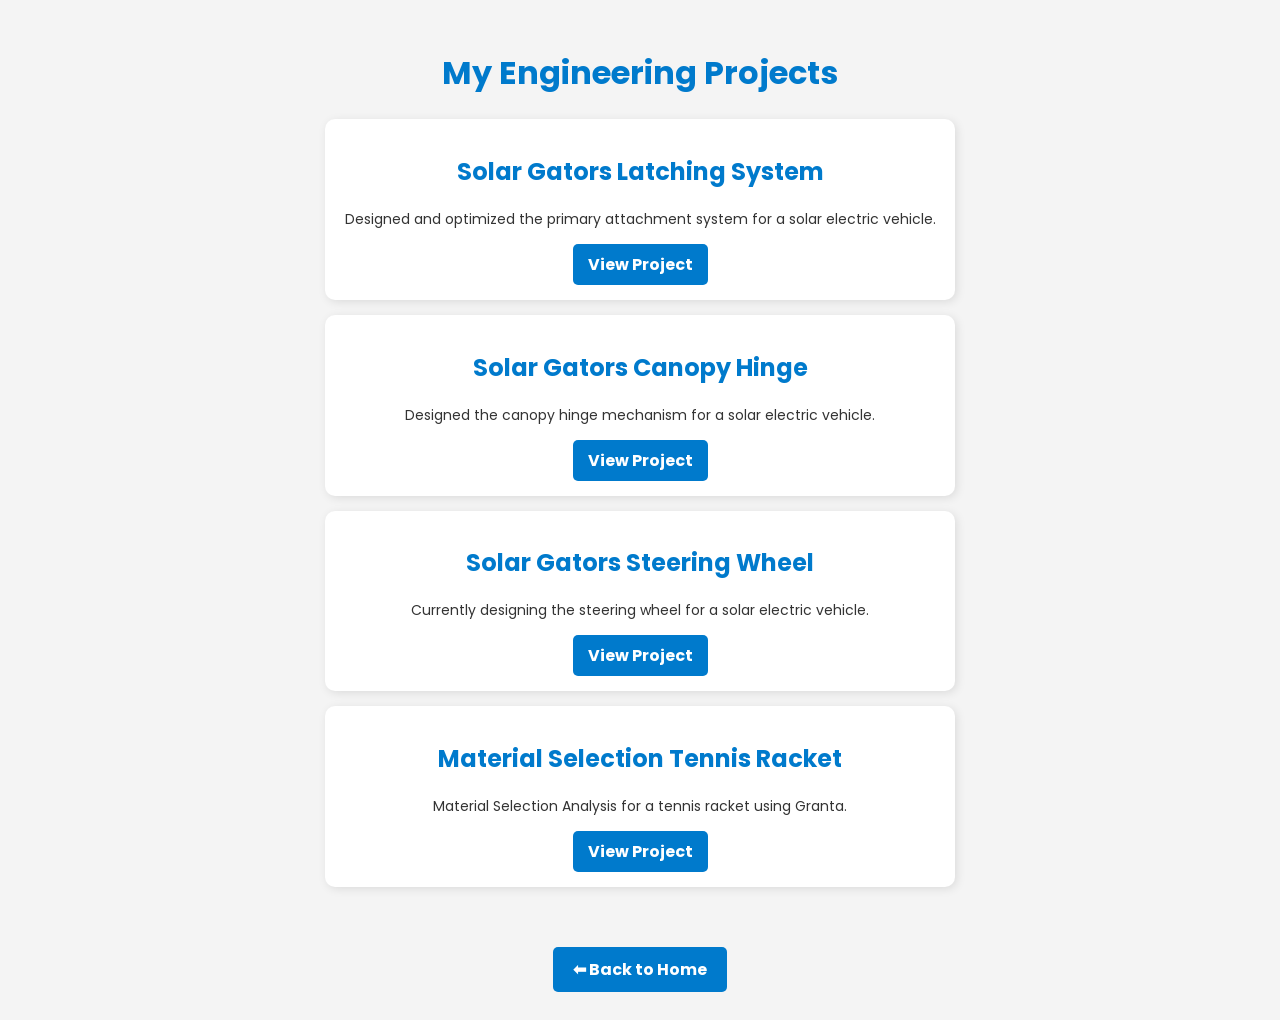
==== Projects.html @ e96e8353 "Update Projects.html" ====
<!DOCTYPE html>
<html lang="en">
<head>
    <link rel="stylesheet" href="style.css">
    <meta charset="UTF-8">
    <meta name="viewport" content="width=device-width, initial-scale=1.0">
    <title>My Projects</title>
    <link href="https://fonts.googleapis.com/css2?family=Poppins:wght@300;400;600&display=swap" rel="stylesheet">
    <style>
        body {
            font-family: 'Poppins', sans-serif;
            text-align: center;
            padding: 20px;
            background-color: #f4f4f4;
            color: #333;
        }
        h1 {
            color: #007acc;
        }
        .project {
            background: white;
            padding: 15px;
            margin: 15px auto;
            width: 80%;
            max-width: 600px;
            border-radius: 10px;
            box-shadow: 2px 2px 10px rgba(0, 0, 0, 0.1);
        }
        .project h2 {
            color: #007acc;
        }
        .project p {
            font-size: 14px;
        }
        .project a {
            display: inline-block;
            background: #007acc;
            color: white;
            padding: 8px 15px;
            border-radius: 5px;
            text-decoration: none;
            font-weight: bold;
        }
        .project a:hover {
            background: #005a9c;
        }
        .back-link {
            display: inline-block;
            margin-top: 20px;
            background-color: #007acc;
            color: white;
            padding: 10px 20px;
            text-decoration: none;
            border-radius: 5px;
            font-weight: bold;
        }
        .back-link:hover {
            background-color: #005a9c;
        }
    </style>
</head>
<body>
    
    <h1>My Engineering Projects</h1>

    <div class="project">
        <h2>Solar Gators Latching System</h2>
        <p>Designed and optimized the primary attachment system for a solar electric vehicle.</p>
        <a href="Project 1 - Solar Gators.pdf" target="_blank"> View Project</a>
    </div>

    <div class="project">
        <h2>Solar Gators Canopy Hinge</h2>
        <p>Designed the canopy hinge mechanism for a solar electric vehicle.</p>
        <a href="Canopy Hinge.pdf" target="_blank"> View Project</a>
    </div>

        <div class="project">
        <h2>Solar Gators Steering Wheel</h2>
        <p>Currently designing the steering wheel for a solar electric vehicle.</p>
        <a href="Steering Wheel Project.pdf" target="_blank"> View Project</a>
    </div>

         <div class="project">
        <h2>Material Selection Tennis Racket</h2>
        <p>Material Selection Analysis for a tennis racket using Granta.</p>
        <a href="Materials paper.pdf" target="_blank"> View Project</a>
    </div>
    
    <br>
    <a href="index.html" class="back-link">⬅ Back to Home</a>

</body>
</html>
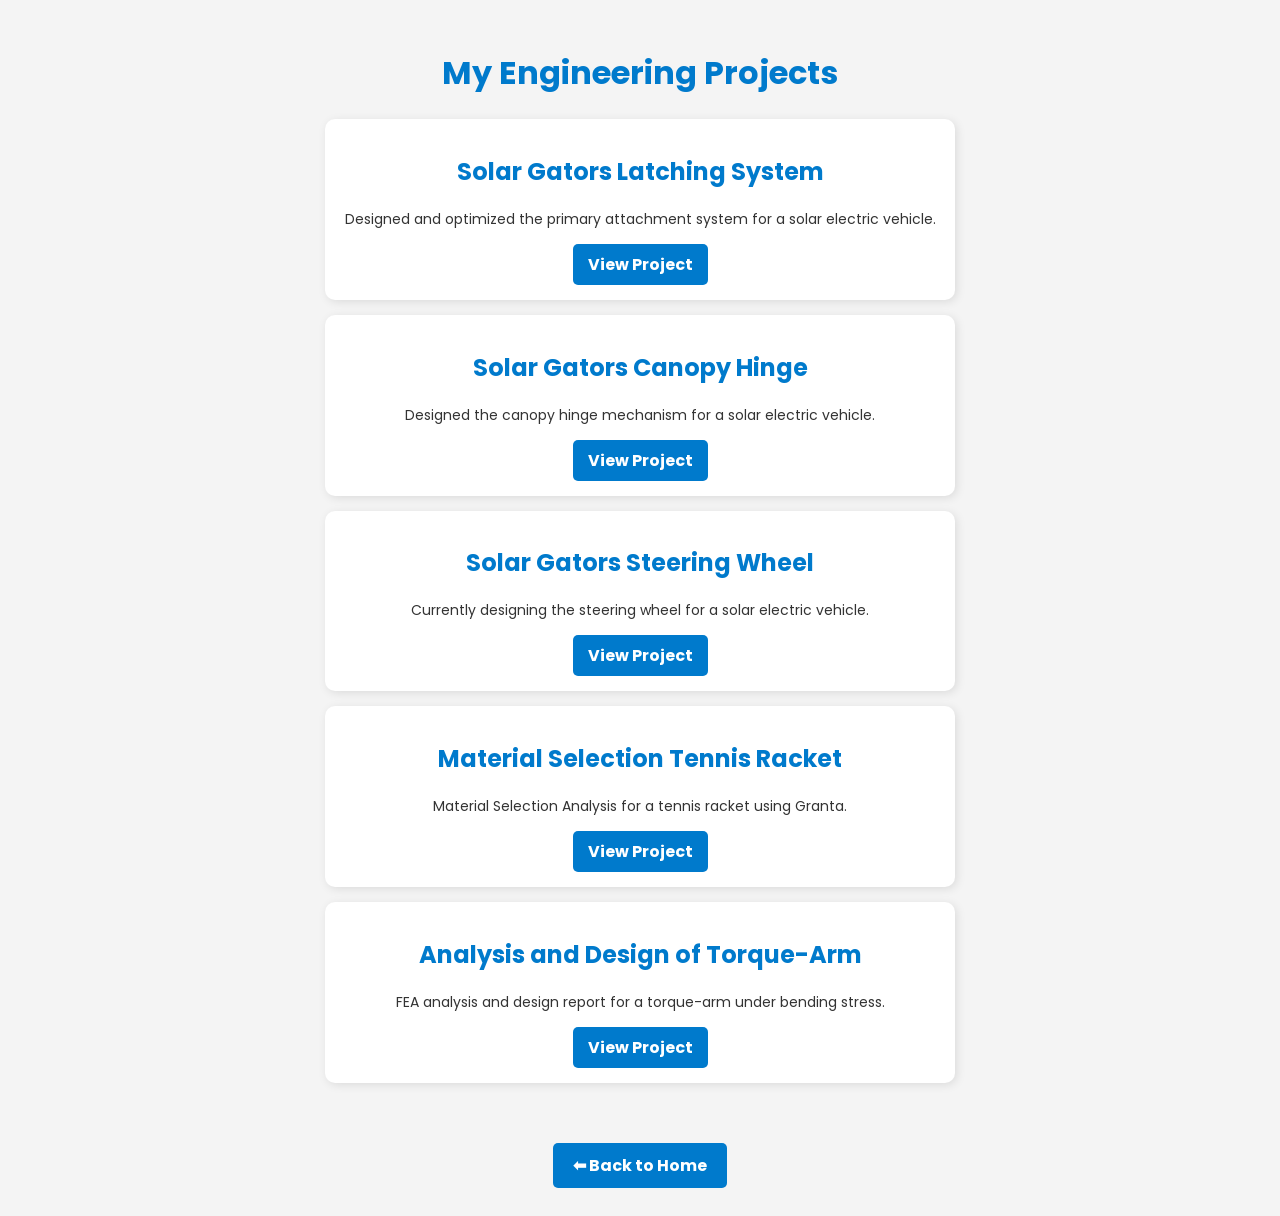
==== commit c63d3dfd: "Update Projects.html" ====
--- a/Projects.html
+++ b/Projects.html
@@ -86,6 +86,12 @@
         <p>Material Selection Analysis for a tennis racket using Granta.</p>
         <a href="Materials paper.pdf" target="_blank"> View Project</a>
     </div>
+
+        <div class="project">
+        <h2>Analysis and Design of Torque-Arm</h2>
+        <p>FEA analysis and design report for a torque-arm under bending stress.</p>
+        <a href="EML4507 Project 2.pdf" target="_blank"> View Project</a>
+    </div>
     
     <br>
     <a href="index.html" class="back-link">⬅ Back to Home</a>
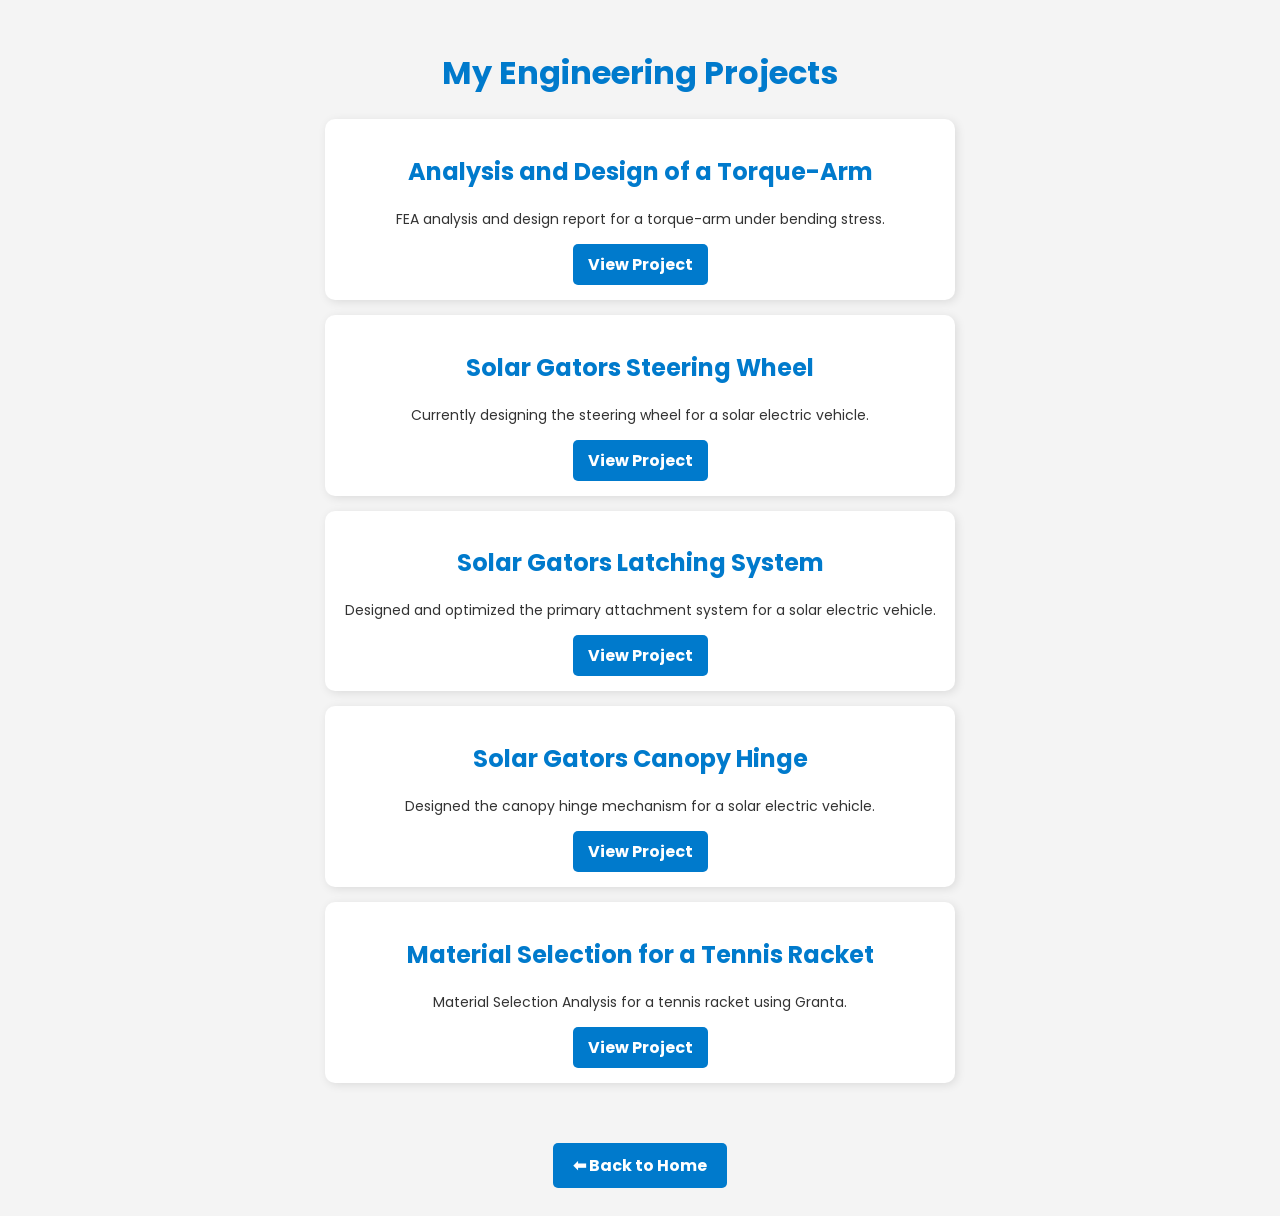
==== commit 91813ac9: "Update Projects.html" ====
--- a/Projects.html
+++ b/Projects.html
@@ -64,15 +64,9 @@
     <h1>My Engineering Projects</h1>
 
     <div class="project">
-        <h2>Solar Gators Latching System</h2>
-        <p>Designed and optimized the primary attachment system for a solar electric vehicle.</p>
-        <a href="Project 1 - Solar Gators.pdf" target="_blank"> View Project</a>
-    </div>
-
-    <div class="project">
-        <h2>Solar Gators Canopy Hinge</h2>
-        <p>Designed the canopy hinge mechanism for a solar electric vehicle.</p>
-        <a href="Canopy Hinge.pdf" target="_blank"> View Project</a>
+        <h2>Analysis and Design of a Torque-Arm</h2>
+        <p>FEA analysis and design report for a torque-arm under bending stress.</p>
+        <a href="EML4507 Project 2.pdf" target="_blank"> View Project</a>
     </div>
 
         <div class="project">
@@ -80,19 +74,25 @@
         <p>Currently designing the steering wheel for a solar electric vehicle.</p>
         <a href="Steering Wheel Project.pdf" target="_blank"> View Project</a>
     </div>
+    
+    <div class="project">
+        <h2>Solar Gators Latching System</h2>
+        <p>Designed and optimized the primary attachment system for a solar electric vehicle.</p>
+        <a href="Project 1 - Solar Gators.pdf" target="_blank"> View Project</a>
+    </div>
+
+        <div class="project">
+        <h2>Solar Gators Canopy Hinge</h2>
+        <p>Designed the canopy hinge mechanism for a solar electric vehicle.</p>
+        <a href="Canopy Hinge.pdf" target="_blank"> View Project</a>
+    </div>
 
          <div class="project">
-        <h2>Material Selection Tennis Racket</h2>
+        <h2>Material Selection for a Tennis Racket</h2>
         <p>Material Selection Analysis for a tennis racket using Granta.</p>
         <a href="Materials paper.pdf" target="_blank"> View Project</a>
     </div>
-
-        <div class="project">
-        <h2>Analysis and Design of Torque-Arm</h2>
-        <p>FEA analysis and design report for a torque-arm under bending stress.</p>
-        <a href="EML4507 Project 2.pdf" target="_blank"> View Project</a>
-    </div>
-    
+   
     <br>
     <a href="index.html" class="back-link">⬅ Back to Home</a>
 
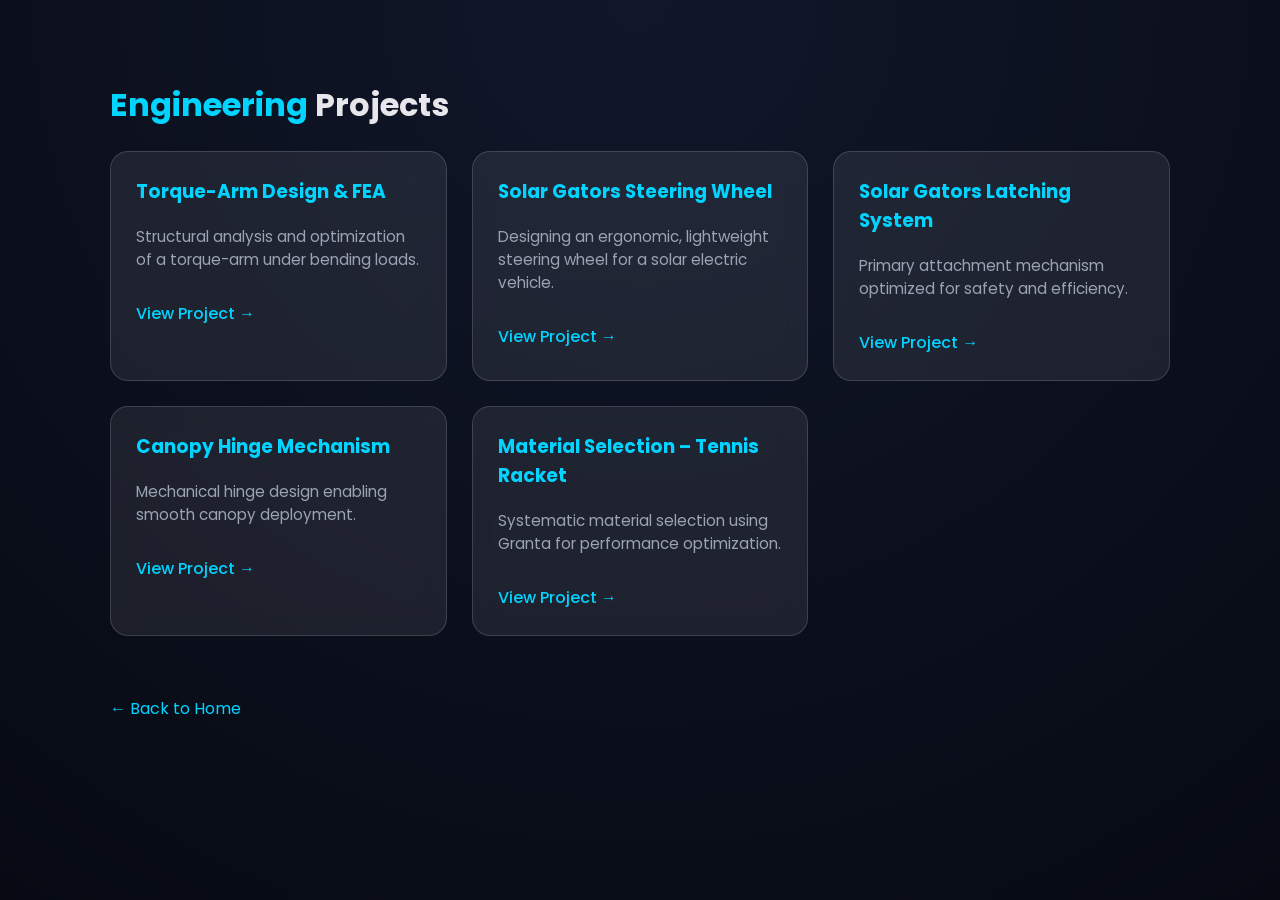
==== commit 88d202e2: "Update Projects.html" ====
--- a/Projects.html
+++ b/Projects.html
@@ -1,100 +1,54 @@
 <!DOCTYPE html>
 <html lang="en">
 <head>
-    <link rel="stylesheet" href="style.css">
-    <meta charset="UTF-8">
-    <meta name="viewport" content="width=device-width, initial-scale=1.0">
-    <title>My Projects</title>
-    <link href="https://fonts.googleapis.com/css2?family=Poppins:wght@300;400;600&display=swap" rel="stylesheet">
-    <style>
-        body {
-            font-family: 'Poppins', sans-serif;
-            text-align: center;
-            padding: 20px;
-            background-color: #f4f4f4;
-            color: #333;
-        }
-        h1 {
-            color: #007acc;
-        }
-        .project {
-            background: white;
-            padding: 15px;
-            margin: 15px auto;
-            width: 80%;
-            max-width: 600px;
-            border-radius: 10px;
-            box-shadow: 2px 2px 10px rgba(0, 0, 0, 0.1);
-        }
-        .project h2 {
-            color: #007acc;
-        }
-        .project p {
-            font-size: 14px;
-        }
-        .project a {
-            display: inline-block;
-            background: #007acc;
-            color: white;
-            padding: 8px 15px;
-            border-radius: 5px;
-            text-decoration: none;
-            font-weight: bold;
-        }
-        .project a:hover {
-            background: #005a9c;
-        }
-        .back-link {
-            display: inline-block;
-            margin-top: 20px;
-            background-color: #007acc;
-            color: white;
-            padding: 10px 20px;
-            text-decoration: none;
-            border-radius: 5px;
-            font-weight: bold;
-        }
-        .back-link:hover {
-            background-color: #005a9c;
-        }
-    </style>
+  <meta charset="UTF-8" />
+  <meta name="viewport" content="width=device-width, initial-scale=1.0" />
+  <title>Projects | Cristina Cuesta Bret</title>
+
+  <link rel="stylesheet" href="style.css" />
+  <link href="https://fonts.googleapis.com/css2?family=Poppins:wght@300;400;600&display=swap" rel="stylesheet">
 </head>
 <body>
-    
-    <h1>My Engineering Projects</h1>
 
-    <div class="project">
-        <h2>Analysis and Design of a Torque-Arm</h2>
-        <p>FEA analysis and design report for a torque-arm under bending stress.</p>
-        <a href="EML4507 Project 2.pdf" target="_blank"> View Project</a>
+  <div class="container">
+    <h1><span style="color:#00d4ff">Engineering</span> Projects</h1>
+
+    <div class="projects-grid">
+
+      <div class="project-card">
+        <h3>Torque-Arm Design & FEA</h3>
+        <p>Structural analysis and optimization of a torque-arm under bending loads.</p>
+        <a href="EML4507 Project 2.pdf" target="_blank">View Project →</a>
+      </div>
+
+      <div class="project-card">
+        <h3>Solar Gators Steering Wheel</h3>
+        <p>Designing an ergonomic, lightweight steering wheel for a solar electric vehicle.</p>
+        <a href="Steering Wheel Project.pdf" target="_blank">View Project →</a>
+      </div>
+
+      <div class="project-card">
+        <h3>Solar Gators Latching System</h3>
+        <p>Primary attachment mechanism optimized for safety and efficiency.</p>
+        <a href="Project 1 - Solar Gators.pdf" target="_blank">View Project →</a>
+      </div>
+
+      <div class="project-card">
+        <h3>Canopy Hinge Mechanism</h3>
+        <p>Mechanical hinge design enabling smooth canopy deployment.</p>
+        <a href="Canopy Hinge.pdf" target="_blank">View Project →</a>
+      </div>
+
+      <div class="project-card">
+        <h3>Material Selection – Tennis Racket</h3>
+        <p>Systematic material selection using Granta for performance optimization.</p>
+        <a href="Materials paper.pdf" target="_blank">View Project →</a>
+      </div>
+
     </div>
 
-        <div class="project">
-        <h2>Solar Gators Steering Wheel</h2>
-        <p>Currently designing the steering wheel for a solar electric vehicle.</p>
-        <a href="Steering Wheel Project.pdf" target="_blank"> View Project</a>
-    </div>
-    
-    <div class="project">
-        <h2>Solar Gators Latching System</h2>
-        <p>Designed and optimized the primary attachment system for a solar electric vehicle.</p>
-        <a href="Project 1 - Solar Gators.pdf" target="_blank"> View Project</a>
-    </div>
-
-        <div class="project">
-        <h2>Solar Gators Canopy Hinge</h2>
-        <p>Designed the canopy hinge mechanism for a solar electric vehicle.</p>
-        <a href="Canopy Hinge.pdf" target="_blank"> View Project</a>
-    </div>
-
-         <div class="project">
-        <h2>Material Selection for a Tennis Racket</h2>
-        <p>Material Selection Analysis for a tennis racket using Granta.</p>
-        <a href="Materials paper.pdf" target="_blank"> View Project</a>
-    </div>
-   
-    <br>
-    <a href="index.html" class="back-link">⬅ Back to Home</a>
+    <a href="index.html" class="back">← Back to Home</a>
+  </div>
 
 </body>
 </html>
--- a/style.css
+++ b/style.css
@@ -0,0 +1,129 @@
+:root {
+  --bg: #0b0f1a;
+  --card: rgba(255, 255, 255, 0.08);
+  --accent: #00d4ff;
+  --text: #e6e6eb;
+  --muted: #9aa4b2;
+  --border: rgba(255, 255, 255, 0.15);
+}
+
+* {
+  box-sizing: border-box;
+}
+
+body {
+  margin: 0;
+  font-family: 'Poppins', sans-serif;
+  background: radial-gradient(circle at top, #11172a, #070a13);
+  color: var(--text);
+  min-height: 100vh;
+}
+
+/* ---------- GLOBAL ---------- */
+a {
+  color: inherit;
+  text-decoration: none;
+}
+
+.container {
+  max-width: 1100px;
+  margin: auto;
+  padding: 60px 20px;
+}
+
+/* ---------- HERO ---------- */
+.hero {
+  text-align: center;
+  padding: 120px 20px 80px;
+}
+
+.hero h1 {
+  font-size: 3rem;
+  font-weight: 600;
+  letter-spacing: 1px;
+}
+
+.hero span {
+  color: var(--accent);
+}
+
+.hero p {
+  max-width: 700px;
+  margin: 25px auto;
+  color: var(--muted);
+  font-size: 1.1rem;
+}
+
+/* ---------- BUTTONS ---------- */
+.button-group {
+  margin-top: 40px;
+  display: flex;
+  justify-content: center;
+  flex-wrap: wrap;
+  gap: 15px;
+}
+
+.btn {
+  padding: 14px 26px;
+  border-radius: 30px;
+  background: linear-gradient(135deg, var(--accent), #3a7cff);
+  color: #000;
+  font-weight: 500;
+  transition: transform 0.3s ease, box-shadow 0.3s ease;
+}
+
+.btn.secondary {
+  background: transparent;
+  color: var(--accent);
+  border: 1px solid var(--accent);
+}
+
+.btn:hover {
+  transform: translateY(-4px);
+  box-shadow: 0 10px 30px rgba(0, 212, 255, 0.25);
+}
+
+/* ---------- PROJECTS ---------- */
+.projects-grid {
+  display: grid;
+  grid-template-columns: repeat(auto-fit, minmax(280px, 1fr));
+  gap: 25px;
+}
+
+.project-card {
+  background: var(--card);
+  border: 1px solid var(--border);
+  border-radius: 18px;
+  padding: 25px;
+  backdrop-filter: blur(12px);
+  transition: transform 0.3s ease, border 0.3s ease;
+}
+
+.project-card:hover {
+  transform: translateY(-8px);
+  border: 1px solid var(--accent);
+}
+
+.project-card h3 {
+  margin-top: 0;
+  color: var(--accent);
+}
+
+.project-card p {
+  font-size: 0.95rem;
+  color: var(--muted);
+}
+
+.project-card a {
+  display: inline-block;
+  margin-top: 15px;
+  color: var(--accent);
+  font-weight: 500;
+}
+
+/* ---------- BACK LINK ---------- */
+.back {
+  display: inline-block;
+  margin-top: 60px;
+  color: var(--accent);
+}
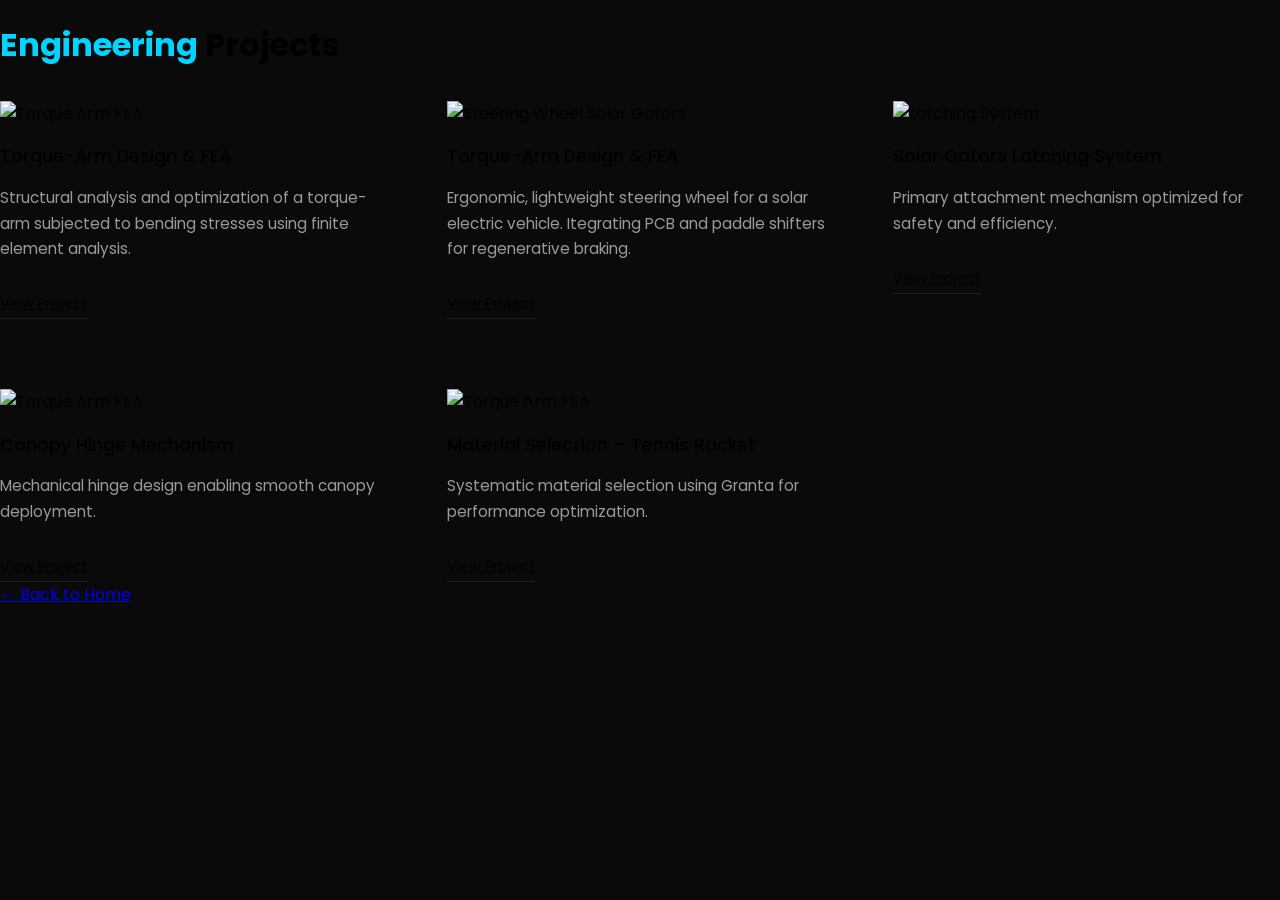
==== commit ff16b8c7: "Update Projects.html" ====
--- a/Projects.html
+++ b/Projects.html
@@ -16,34 +16,51 @@
     <div class="projects-grid">
 
       <div class="project-card">
-        <h3>Torque-Arm Design & FEA</h3>
-        <p>Structural analysis and optimization of a torque-arm under bending loads.</p>
-        <a href="EML4507 Project 2.pdf" target="_blank">View Project →</a>
-      </div>
+      <img src="assets/torque-arm.jpg" alt="Torque Arm FEA">
+      <h3>Torque-Arm Design & FEA</h3>
+      <p>
+        Structural analysis and optimization of a torque-arm
+        subjected to bending stresses using finite element analysis.
+      </p>
+      <a href="EML4507 Project 2.pdf" target="_blank">View Project</a>
+    </div>
+
+    <div class="project-card">
+      <img src="assets/steeringwheel.jpg" alt="Steering Wheel Solar Gators">
+      <h3>Torque-Arm Design & FEA</h3>
+      <p>
+        Ergonomic, lightweight steering wheel for a solar electric vehicle. Itegrating PCB
+        and paddle shifters for regenerative braking.
+      </p>
+      <a href="Steering Wheel Project.pdf" target="_blank">View Project</a>
+    </div>
 
       <div class="project-card">
-        <h3>Solar Gators Steering Wheel</h3>
-        <p>Designing an ergonomic, lightweight steering wheel for a solar electric vehicle.</p>
-        <a href="Steering Wheel Project.pdf" target="_blank">View Project →</a>
-      </div>
+      <img src="assets/latch.jpg" alt="Latching System">
+      <h3>Solar Gators Latching System</h3>
+      <p>
+        Primary attachment mechanism optimized for safety and efficiency.
+      </p>
+      <a href="Project 1 - Solar Gators.pdf" target="_blank">View Project</a>
+    </div>
+
+            <div class="project-card">
+      <img src="assets/torque-arm.jpg" alt="Torque Arm FEA">
+      <h3>Canopy Hinge Mechanism</h3>
+      <p>
+        Mechanical hinge design enabling smooth canopy deployment.
+      </p>
+      <a href="Canopy Hinge.pdf" target="_blank">View Project</a>
+    </div>
 
       <div class="project-card">
-        <h3>Solar Gators Latching System</h3>
-        <p>Primary attachment mechanism optimized for safety and efficiency.</p>
-        <a href="Project 1 - Solar Gators.pdf" target="_blank">View Project →</a>
-      </div>
-
-      <div class="project-card">
-        <h3>Canopy Hinge Mechanism</h3>
-        <p>Mechanical hinge design enabling smooth canopy deployment.</p>
-        <a href="Canopy Hinge.pdf" target="_blank">View Project →</a>
-      </div>
-
-      <div class="project-card">
-        <h3>Material Selection – Tennis Racket</h3>
-        <p>Systematic material selection using Granta for performance optimization.</p>
-        <a href="Materials paper.pdf" target="_blank">View Project →</a>
-      </div>
+      <img src="assets/torque-arm.jpg" alt="Torque Arm FEA">
+      <h3>Material Selection – Tennis Racket</h3>
+      <p>
+      Systematic material selection using Granta for performance optimization.
+      </p>
+      <a href="Materials paper.pdf" target="_blank">View Project</a>
+    </div>
 
     </div>
 
--- a/style.css
+++ b/style.css
@@ -1,129 +1,155 @@
 :root {
-  --bg: #0b0f1a;
-  --card: rgba(255, 255, 255, 0.08);
-  --accent: #00d4ff;
-  --text: #e6e6eb;
-  --muted: #9aa4b2;
-  --border: rgba(255, 255, 255, 0.15);
+  --bg: #0a0a0a;
+  --panel: #111111;
+  --border: #1f1f1f;
+  --white: #ffffff;
+  --blue: #3a7cff;
+  --muted: #9a9a9a;
 }
+
 
 * {
   box-sizing: border-box;
 }
 
+html {
+  scroll-behavior: smooth;
+}
+
 body {
   margin: 0;
   font-family: 'Poppins', sans-serif;
-  background: radial-gradient(circle at top, #11172a, #070a13);
-  color: var(--text);
-  min-height: 100vh;
+  background-color: var(--bg);
+  color: var(--accent);
 }
 
-/* ---------- GLOBAL ---------- */
-a {
-  color: inherit;
-  text-decoration: none;
-}
-
-.container {
+/* ---------- LAYOUT ---------- */
+section {
   max-width: 1100px;
   margin: auto;
-  padding: 60px 20px;
+  padding: 140px 32px;
 }
 
 /* ---------- HERO ---------- */
 .hero {
-  text-align: center;
-  padding: 120px 20px 80px;
+  padding-top: 180px;
+  padding-bottom: 200px;
+  text-align: left;
 }
 
 .hero h1 {
-  font-size: 3rem;
-  font-weight: 600;
-  letter-spacing: 1px;
+  font-size: 3.2rem;
+  font-weight: 500;
+  letter-spacing: 0.5px;
+  margin-bottom: 20px;
 }
 
 .hero span {
-  color: var(--accent);
+  color: var(--muted);
 }
 
 .hero p {
-  max-width: 700px;
-  margin: 25px auto;
+  max-width: 720px;
+  font-size: 1.15rem;
+  line-height: 1.7;
   color: var(--muted);
-  font-size: 1.1rem;
 }
 
 /* ---------- BUTTONS ---------- */
 .button-group {
-  margin-top: 40px;
+  margin-top: 60px;
   display: flex;
-  justify-content: center;
+  gap: 18px;
   flex-wrap: wrap;
-  gap: 15px;
 }
 
 .btn {
-  padding: 14px 26px;
-  border-radius: 30px;
-  background: linear-gradient(135deg, var(--accent), #3a7cff);
-  color: #000;
-  font-weight: 500;
-  transition: transform 0.3s ease, box-shadow 0.3s ease;
+  padding: 14px 28px;
+  border-radius: 2px;
+  background: transparent;
+  border: 1px solid var(--border);
+  color: var(--accent);
+  font-weight: 400;
+  transition: background 0.3s ease, border 0.3s ease;
+}
+
+.btn:hover {
+  background: #141414;
+  border-color: var(--accent);
 }
 
 .btn.secondary {
-  background: transparent;
-  color: var(--accent);
-  border: 1px solid var(--accent);
+  color: var(--muted);
 }
 
-.btn:hover {
-  transform: translateY(-4px);
-  box-shadow: 0 10px 30px rgba(0, 212, 255, 0.25);
+/* ---------- HEADINGS ---------- */
+h2 {
+  font-size: 1.6rem;
+  font-weight: 500;
+  margin-bottom: 40px;
+}
+
+/* ---------- TEXT ---------- */
+.section-text {
+  max-width: 760px;
+  font-size: 1rem;
+  line-height: 1.8;
+  color: var(--muted);
+}
+
+/* ---------- SKILLS ---------- */
+.skills-grid {
+  display: grid;
+  grid-template-columns: repeat(auto-fit, minmax(180px, 1fr));
+  gap: 18px;
+  max-width: 900px;
+}
+
+.skills-grid span {
+  padding: 14px 0;
+  border-bottom: 1px solid var(--border);
+  font-size: 0.95rem;
+  color: var(--accent);
 }
 
 /* ---------- PROJECTS ---------- */
 .projects-grid {
   display: grid;
-  grid-template-columns: repeat(auto-fit, minmax(280px, 1fr));
-  gap: 25px;
+  grid-template-columns: repeat(auto-fit, minmax(320px, 1fr));
+  gap: 60px;
 }
 
 .project-card {
-  background: var(--card);
-  border: 1px solid var(--border);
-  border-radius: 18px;
-  padding: 25px;
-  backdrop-filter: blur(12px);
-  transition: transform 0.3s ease, border 0.3s ease;
-}
-
-.project-card:hover {
-  transform: translateY(-8px);
-  border: 1px solid var(--accent);
+  padding-top: 10px;
 }
 
 .project-card h3 {
-  margin-top: 0;
-  color: var(--accent);
+  font-size: 1.1rem;
+  font-weight: 500;
+  margin-bottom: 10px;
 }
 
 .project-card p {
   font-size: 0.95rem;
+  line-height: 1.7;
   color: var(--muted);
 }
 
 .project-card a {
   display: inline-block;
-  margin-top: 15px;
+  margin-top: 16px;
+  font-size: 0.9rem;
   color: var(--accent);
-  font-weight: 500;
+  border-bottom: 1px solid var(--border);
+  padding-bottom: 4px;
 }
 
-/* ---------- BACK LINK ---------- */
-.back {
-  display: inline-block;
-  margin-top: 60px;
-  color: var(--accent);
+.project-card a:hover {
+  border-color: var(--accent);
 }
+
+/* ---------- CONTACT ---------- */
+.contact {
+  text-align: left;
+  padding-bottom: 200px;
+}
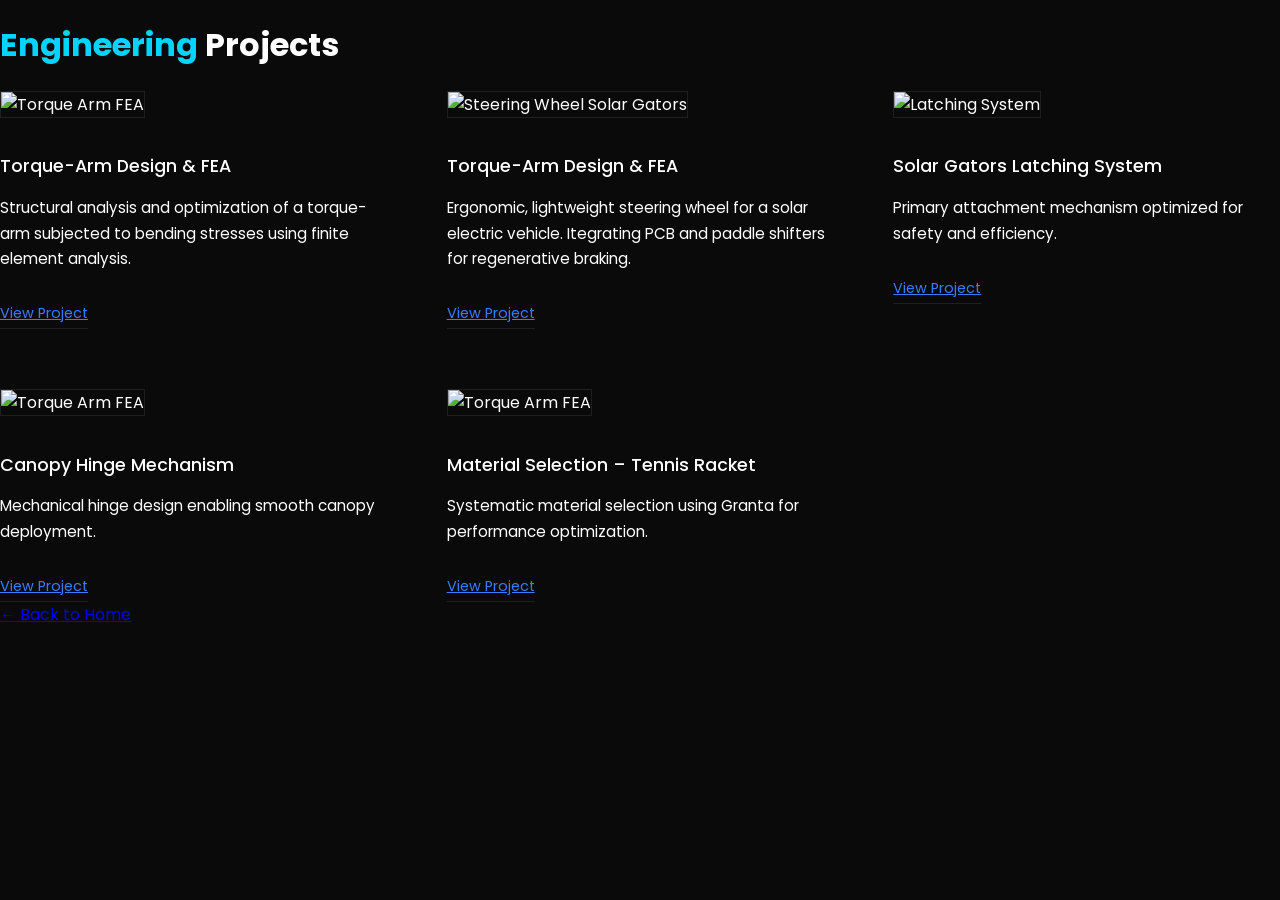
==== commit 543a1b7f: "Update Projects.html" ====
--- a/Projects.html
+++ b/Projects.html
@@ -16,7 +16,7 @@
     <div class="projects-grid">
 
       <div class="project-card">
-      <img src="assets/torque-arm.jpg" alt="Torque Arm FEA">
+      <img src="assets/torquearm.jpg" alt="Torque Arm FEA">
       <h3>Torque-Arm Design & FEA</h3>
       <p>
         Structural analysis and optimization of a torque-arm
--- a/style.css
+++ b/style.css
@@ -1,12 +1,10 @@
 :root {
   --bg: #0a0a0a;
-  --panel: #111111;
   --border: #1f1f1f;
   --white: #ffffff;
   --blue: #3a7cff;
   --muted: #9a9a9a;
 }
-
 
 * {
   box-sizing: border-box;
@@ -20,39 +18,38 @@
   margin: 0;
   font-family: 'Poppins', sans-serif;
   background-color: var(--bg);
-  color: var(--accent);
+  color: var(--white);
 }
 
 /* ---------- LAYOUT ---------- */
 section {
   max-width: 1100px;
   margin: auto;
-  padding: 140px 32px;
+  padding: 100px 32px;
 }
 
 /* ---------- HERO ---------- */
 .hero {
-  padding-top: 180px;
-  padding-bottom: 200px;
-  text-align: left;
+  padding-top: 140px;
+  padding-bottom: 160px;
 }
 
 .hero h1 {
   font-size: 3.2rem;
   font-weight: 500;
-  letter-spacing: 0.5px;
   margin-bottom: 20px;
 }
 
 .hero span {
-  color: var(--muted);
+  color: var(--white);
+  font-size: 1.2rem;
 }
 
 .hero p {
   max-width: 720px;
   font-size: 1.15rem;
   line-height: 1.7;
-  color: var(--muted);
+  color: var(--white);
 }
 
 /* ---------- BUTTONS ---------- */
@@ -67,19 +64,19 @@
   padding: 14px 28px;
   border-radius: 2px;
   background: transparent;
-  border: 1px solid var(--border);
-  color: var(--accent);
+  border: 1px solid #ffffff; /* FORCE white border */
+  color: #ffffff;
   font-weight: 400;
-  transition: background 0.3s ease, border 0.3s ease;
+  transition: background 0.25s ease, color 0.25s ease;
 }
 
 .btn:hover {
-  background: #141414;
-  border-color: var(--accent);
+  background: #ffffff;
+  color: #000000;
 }
 
 .btn.secondary {
-  color: var(--muted);
+  color: var(--white);
 }
 
 /* ---------- HEADINGS ---------- */
@@ -87,6 +84,7 @@
   font-size: 1.6rem;
   font-weight: 500;
   margin-bottom: 40px;
+  color: var(--white);
 }
 
 /* ---------- TEXT ---------- */
@@ -94,7 +92,7 @@
   max-width: 760px;
   font-size: 1rem;
   line-height: 1.8;
-  color: var(--muted);
+  color: var(--white);
 }
 
 /* ---------- SKILLS ---------- */
@@ -109,7 +107,6 @@
   padding: 14px 0;
   border-bottom: 1px solid var(--border);
   font-size: 0.95rem;
-  color: var(--accent);
 }
 
 /* ---------- PROJECTS ---------- */
@@ -119,8 +116,12 @@
   gap: 60px;
 }
 
-.project-card {
-  padding-top: 10px;
+.project-card img {
+  width: 100%;
+  height: 180px;
+  object-fit: cover;
+  margin-bottom: 18px;
+  border: 1px solid var(--border);
 }
 
 .project-card h3 {
@@ -132,24 +133,31 @@
 .project-card p {
   font-size: 0.95rem;
   line-height: 1.7;
-  color: var(--muted);
+  color: var(--white);
 }
 
 .project-card a {
   display: inline-block;
   margin-top: 16px;
   font-size: 0.9rem;
-  color: var(--accent);
+  color: var(--blue);
   border-bottom: 1px solid var(--border);
   padding-bottom: 4px;
 }
 
 .project-card a:hover {
-  border-color: var(--accent);
+  border-color: var(--white);
 }
 
-/* ---------- CONTACT ---------- */
-.contact {
-  text-align: left;
-  padding-bottom: 200px;
+/* ---------- RESUME ---------- */
+.resume-container {
+  margin-top: 48px;
+  border: 1px solid var(--border);
 }
+
+.resume-container iframe {
+  width: 100%;
+  height: 900px;
+  border: none;
+  background: #000;
+}
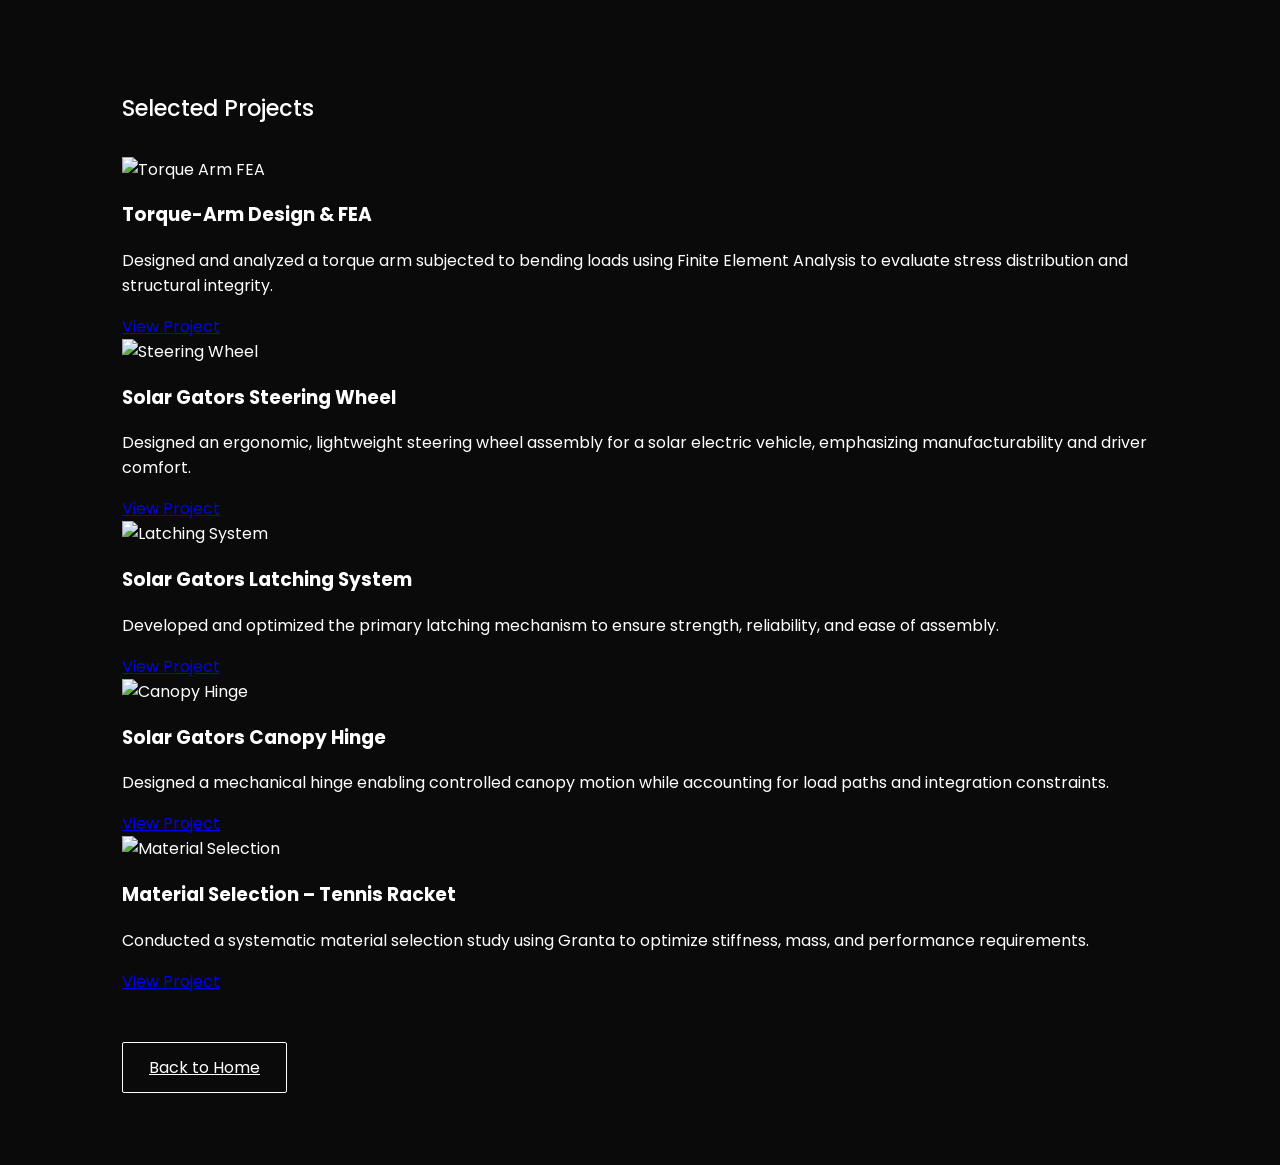
==== commit db70ea66: "Update Projects.html" ====
--- a/Projects.html
+++ b/Projects.html
@@ -6,66 +6,74 @@
   <title>Projects | Cristina Cuesta Bret</title>
 
   <link rel="stylesheet" href="style.css" />
-  <link href="https://fonts.googleapis.com/css2?family=Poppins:wght@300;400;600&display=swap" rel="stylesheet">
+  <link href="https://fonts.googleapis.com/css2?family=Poppins:wght@300;400;500&display=swap" rel="stylesheet">
 </head>
 <body>
 
-  <div class="container">
-    <h1><span style="color:#00d4ff">Engineering</span> Projects</h1>
+  <section>
+    <h2>Selected Projects</h2>
 
     <div class="projects-grid">
 
       <div class="project-card">
-      <img src="assets/torquearm.jpg" alt="Torque Arm FEA">
-      <h3>Torque-Arm Design & FEA</h3>
-      <p>
-        Structural analysis and optimization of a torque-arm
-        subjected to bending stresses using finite element analysis.
-      </p>
-      <a href="EML4507 Project 2.pdf" target="_blank">View Project</a>
-    </div>
-
-    <div class="project-card">
-      <img src="assets/steeringwheel.jpg" alt="Steering Wheel Solar Gators">
-      <h3>Torque-Arm Design & FEA</h3>
-      <p>
-        Ergonomic, lightweight steering wheel for a solar electric vehicle. Itegrating PCB
-        and paddle shifters for regenerative braking.
-      </p>
-      <a href="Steering Wheel Project.pdf" target="_blank">View Project</a>
-    </div>
+        <img src="assets/torquearm.jpg" alt="Torque Arm FEA">
+        <h3>Torque-Arm Design & FEA</h3>
+        <p>
+          Designed and analyzed a torque arm subjected to bending loads using
+          Finite Element Analysis to evaluate stress distribution and
+          structural integrity.
+        </p>
+        <a href="EML4507 Project 2.pdf" target="_blank">View Project</a>
+      </div>
 
       <div class="project-card">
-      <img src="assets/latch.jpg" alt="Latching System">
-      <h3>Solar Gators Latching System</h3>
-      <p>
-        Primary attachment mechanism optimized for safety and efficiency.
-      </p>
-      <a href="Project 1 - Solar Gators.pdf" target="_blank">View Project</a>
-    </div>
-
-            <div class="project-card">
-      <img src="assets/torque-arm.jpg" alt="Torque Arm FEA">
-      <h3>Canopy Hinge Mechanism</h3>
-      <p>
-        Mechanical hinge design enabling smooth canopy deployment.
-      </p>
-      <a href="Canopy Hinge.pdf" target="_blank">View Project</a>
-    </div>
+        <img src="assets/steering-wheel.jpg" alt="Steering Wheel">
+        <h3>Solar Gators Steering Wheel</h3>
+        <p>
+          Designed an ergonomic, lightweight steering wheel assembly for a
+          solar electric vehicle, emphasizing manufacturability and driver
+          comfort.
+        </p>
+        <a href="Steering Wheel Project.pdf" target="_blank">View Project</a>
+      </div>
 
       <div class="project-card">
-      <img src="assets/torque-arm.jpg" alt="Torque Arm FEA">
-      <h3>Material Selection – Tennis Racket</h3>
-      <p>
-      Systematic material selection using Granta for performance optimization.
-      </p>
-      <a href="Materials paper.pdf" target="_blank">View Project</a>
-    </div>
+        <img src="assets/latching-system.jpg" alt="Latching System">
+        <h3>Solar Gators Latching System</h3>
+        <p>
+          Developed and optimized the primary latching mechanism to ensure
+          strength, reliability, and ease of assembly.
+        </p>
+        <a href="Project 1 - Solar Gators.pdf" target="_blank">View Project</a>
+      </div>
+
+      <div class="project-card">
+        <img src="assets/hinge.jpg" alt="Canopy Hinge">
+        <h3>Solar Gators Canopy Hinge</h3>
+        <p>
+          Designed a mechanical hinge enabling controlled canopy motion while
+          accounting for load paths and integration constraints.
+        </p>
+        <a href="Canopy Hinge.pdf" target="_blank">View Project</a>
+      </div>
+
+      <div class="project-card">
+        <img src="assets/tennis-racket.jpg" alt="Material Selection">
+        <h3>Material Selection – Tennis Racket</h3>
+        <p>
+          Conducted a systematic material selection study using Granta to
+          optimize stiffness, mass, and performance requirements.
+        </p>
+        <a href="Materials paper.pdf" target="_blank">View Project</a>
+      </div>
 
     </div>
 
-    <a href="index.html" class="back">← Back to Home</a>
-  </div>
+    <div class="button-group" style="margin-top:48px">
+      <a href="index.html" class="btn">Back to Home</a>
+    </div>
+
+  </section>
 
 </body>
 </html>
--- a/style.css
+++ b/style.css
@@ -1,9 +1,8 @@
 :root {
   --bg: #0a0a0a;
-  --border: #1f1f1f;
   --white: #ffffff;
-  --blue: #3a7cff;
-  --muted: #9a9a9a;
+  --muted: #a0a0a0;
+  --border: #2a2a2a;
 }
 
 * {
@@ -19,145 +18,91 @@
   font-family: 'Poppins', sans-serif;
   background-color: var(--bg);
   color: var(--white);
+  overflow-x: hidden;
 }
 
 /* ---------- LAYOUT ---------- */
 section {
   max-width: 1100px;
   margin: auto;
-  padding: 100px 32px;
+  padding: 72px 32px;
 }
 
 /* ---------- HERO ---------- */
 .hero {
-  padding-top: 140px;
-  padding-bottom: 160px;
+  padding-top: 120px;
+  padding-bottom: 96px;
 }
 
 .hero h1 {
-  font-size: 3.2rem;
+  font-size: 3rem;
   font-weight: 500;
-  margin-bottom: 20px;
+  margin-bottom: 18px;
 }
 
 .hero span {
-  color: var(--white);
-  font-size: 1.2rem;
+  font-size: 1.1rem;
+  color: var(--muted);
 }
 
 .hero p {
   max-width: 720px;
-  font-size: 1.15rem;
+  font-size: 1.05rem;
   line-height: 1.7;
-  color: var(--white);
+  color: var(--muted);
 }
 
 /* ---------- BUTTONS ---------- */
 .button-group {
-  margin-top: 60px;
+  margin-top: 40px;
   display: flex;
-  gap: 18px;
+  gap: 16px;
   flex-wrap: wrap;
 }
 
 .btn {
-  padding: 14px 28px;
+  padding: 12px 26px;
+  border: 1px solid var(--white);
+  background: transparent;
+  color: var(--white);
+  font-weight: 400;
   border-radius: 2px;
-  background: transparent;
-  border: 1px solid #ffffff; /* FORCE white border */
-  color: #ffffff;
-  font-weight: 400;
   transition: background 0.25s ease, color 0.25s ease;
 }
 
 .btn:hover {
-  background: #ffffff;
-  color: #000000;
-}
-
-.btn.secondary {
-  color: var(--white);
+  background: var(--white);
+  color: #000;
 }
 
 /* ---------- HEADINGS ---------- */
 h2 {
-  font-size: 1.6rem;
+  font-size: 1.4rem;
   font-weight: 500;
-  margin-bottom: 40px;
-  color: var(--white);
+  margin-bottom: 32px;
 }
 
 /* ---------- TEXT ---------- */
 .section-text {
   max-width: 760px;
-  font-size: 1rem;
+  font-size: 0.95rem;
   line-height: 1.8;
-  color: var(--white);
+  color: var(--muted);
 }
 
 /* ---------- SKILLS ---------- */
 .skills-grid {
   display: grid;
   grid-template-columns: repeat(auto-fit, minmax(180px, 1fr));
-  gap: 18px;
+  gap: 16px;
   max-width: 900px;
 }
 
 .skills-grid span {
-  padding: 14px 0;
+  padding-bottom: 10px;
   border-bottom: 1px solid var(--border);
-  font-size: 0.95rem;
+  font-size: 0.9rem;
 }
 
 /* ---------- PROJECTS ---------- */
-.projects-grid {
-  display: grid;
-  grid-template-columns: repeat(auto-fit, minmax(320px, 1fr));
-  gap: 60px;
-}
-
-.project-card img {
-  width: 100%;
-  height: 180px;
-  object-fit: cover;
-  margin-bottom: 18px;
-  border: 1px solid var(--border);
-}
-
-.project-card h3 {
-  font-size: 1.1rem;
-  font-weight: 500;
-  margin-bottom: 10px;
-}
-
-.project-card p {
-  font-size: 0.95rem;
-  line-height: 1.7;
-  color: var(--white);
-}
-
-.project-card a {
-  display: inline-block;
-  margin-top: 16px;
-  font-size: 0.9rem;
-  color: var(--blue);
-  border-bottom: 1px solid var(--border);
-  padding-bottom: 4px;
-}
-
-.project-card a:hover {
-  border-color: var(--white);
-}
-
-/* ---------- RESUME ---------- */
-.resume-container {
-  margin-top: 48px;
-  border: 1px solid var(--border);
-}
-
-.resume-container iframe {
-  width: 100%;
-  height: 900px;
-  border: none;
-  background: #000;
-}
+.projects-gri
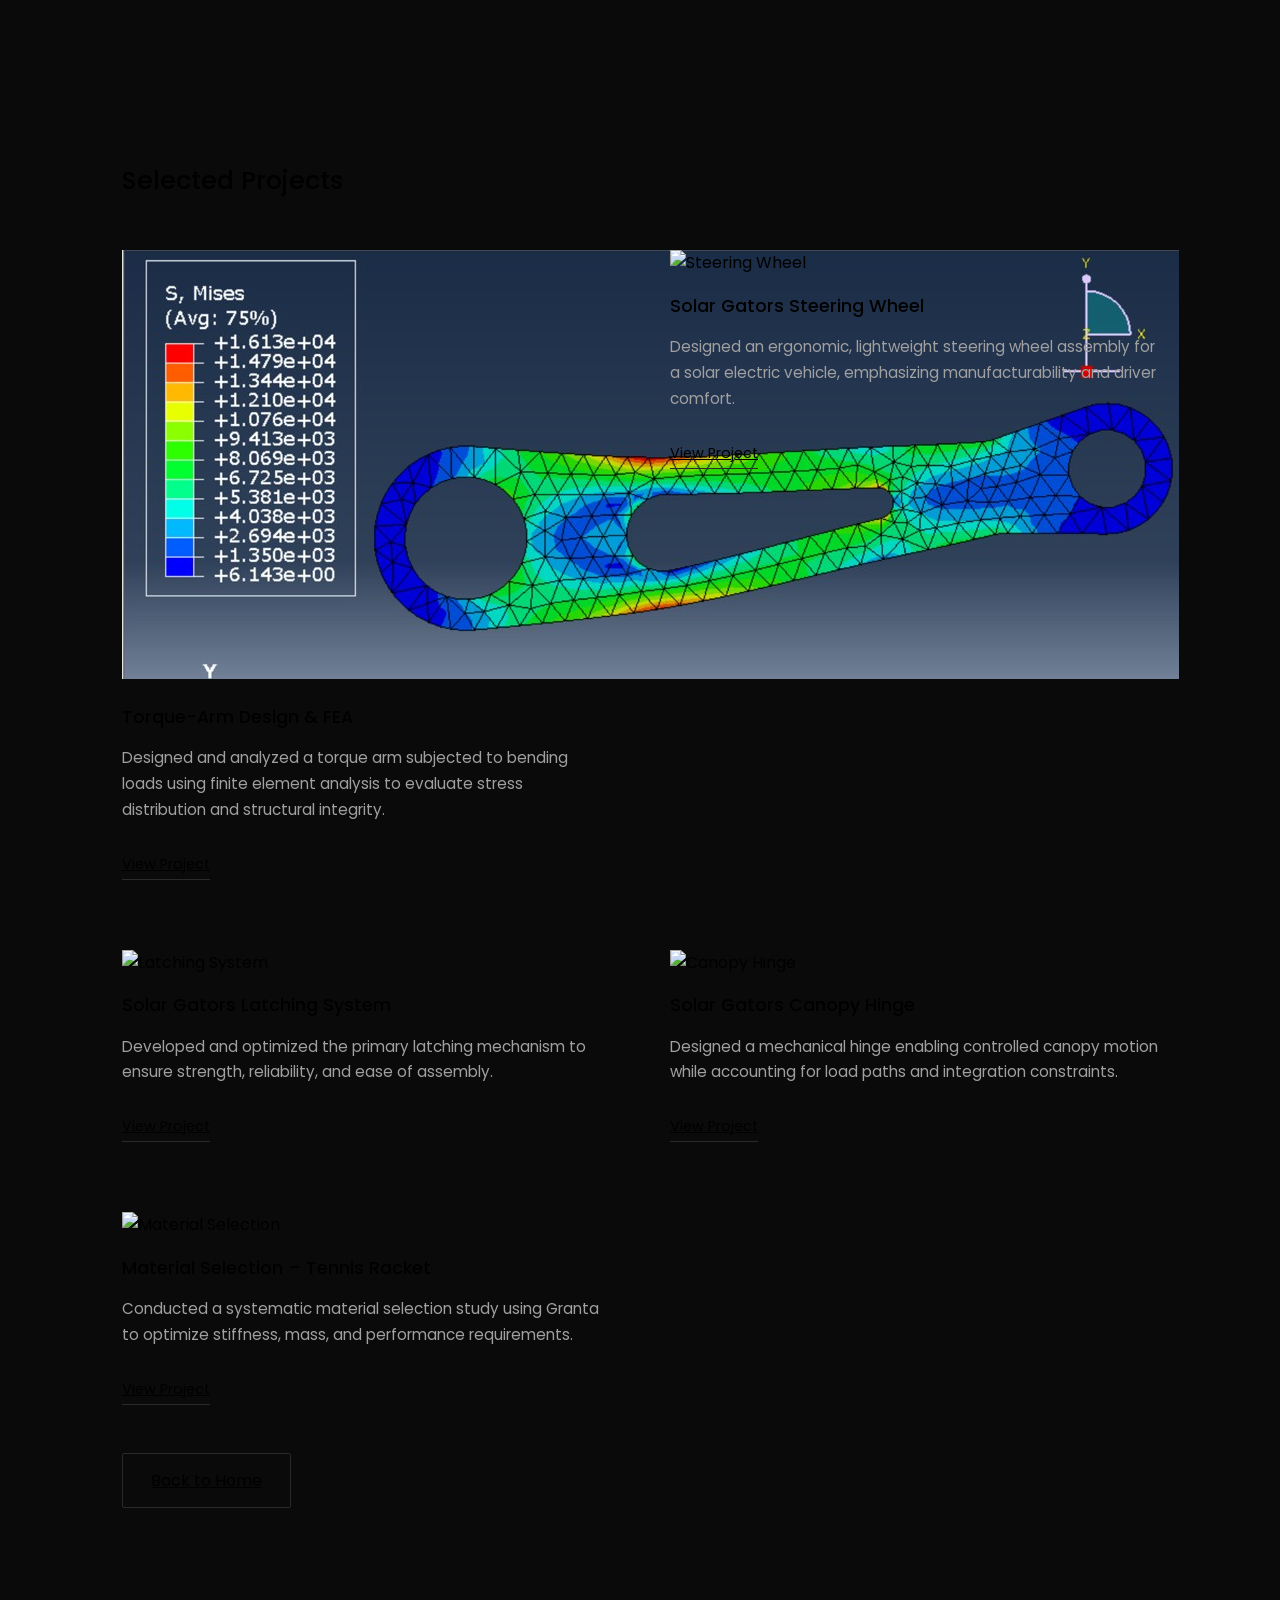
==== commit ddb68710: "Update Projects.html" ====
--- a/Projects.html
+++ b/Projects.html
@@ -4,7 +4,6 @@
   <meta charset="UTF-8" />
   <meta name="viewport" content="width=device-width, initial-scale=1.0" />
   <title>Projects | Cristina Cuesta Bret</title>
-
   <link rel="stylesheet" href="style.css" />
   <link href="https://fonts.googleapis.com/css2?family=Poppins:wght@300;400;500&display=swap" rel="stylesheet">
 </head>
@@ -16,18 +15,18 @@
     <div class="projects-grid">
 
       <div class="project-card">
-        <img src="assets/torquearm.jpg" alt="Torque Arm FEA">
+        <img src="torquearm.jpg" alt="Torque Arm FEA">
         <h3>Torque-Arm Design & FEA</h3>
         <p>
           Designed and analyzed a torque arm subjected to bending loads using
-          Finite Element Analysis to evaluate stress distribution and
+          finite element analysis to evaluate stress distribution and
           structural integrity.
         </p>
         <a href="EML4507 Project 2.pdf" target="_blank">View Project</a>
       </div>
 
       <div class="project-card">
-        <img src="assets/steering-wheel.jpg" alt="Steering Wheel">
+        <img src="steering-wheel.jpg" alt="Steering Wheel">
         <h3>Solar Gators Steering Wheel</h3>
         <p>
           Designed an ergonomic, lightweight steering wheel assembly for a
@@ -38,7 +37,7 @@
       </div>
 
       <div class="project-card">
-        <img src="assets/latching-system.jpg" alt="Latching System">
+        <img src="latching-system.jpg" alt="Latching System">
         <h3>Solar Gators Latching System</h3>
         <p>
           Developed and optimized the primary latching mechanism to ensure
@@ -48,7 +47,7 @@
       </div>
 
       <div class="project-card">
-        <img src="assets/hinge.jpg" alt="Canopy Hinge">
+        <img src="hinge.jpg" alt="Canopy Hinge">
         <h3>Solar Gators Canopy Hinge</h3>
         <p>
           Designed a mechanical hinge enabling controlled canopy motion while
@@ -58,7 +57,7 @@
       </div>
 
       <div class="project-card">
-        <img src="assets/tennis-racket.jpg" alt="Material Selection">
+        <img src="tennis-racket.jpg" alt="Material Selection">
         <h3>Material Selection – Tennis Racket</h3>
         <p>
           Conducted a systematic material selection study using Granta to
--- a/style.css
+++ b/style.css
@@ -17,75 +17,79 @@
   margin: 0;
   font-family: 'Poppins', sans-serif;
   background-color: var(--bg);
-  color: var(--white);
-  overflow-x: hidden;
+  color: var(--accent);
 }
 
 /* ---------- LAYOUT ---------- */
 section {
   max-width: 1100px;
   margin: auto;
-  padding: 72px 32px;
+  padding: 140px 32px;
 }
 
 /* ---------- HERO ---------- */
 .hero {
-  padding-top: 120px;
-  padding-bottom: 96px;
+  padding-top: 180px;
+  padding-bottom: 200px;
+  text-align: left;
 }
 
 .hero h1 {
-  font-size: 3rem;
+  font-size: 3.2rem;
   font-weight: 500;
-  margin-bottom: 18px;
+  letter-spacing: 0.5px;
+  margin-bottom: 20px;
 }
 
 .hero span {
-  font-size: 1.1rem;
   color: var(--muted);
 }
 
 .hero p {
   max-width: 720px;
-  font-size: 1.05rem;
+  font-size: 1.15rem;
   line-height: 1.7;
   color: var(--muted);
 }
 
 /* ---------- BUTTONS ---------- */
 .button-group {
-  margin-top: 40px;
+  margin-top: 60px;
   display: flex;
-  gap: 16px;
+  gap: 18px;
   flex-wrap: wrap;
 }
 
 .btn {
-  padding: 12px 26px;
-  border: 1px solid var(--white);
+  padding: 14px 28px;
+  border-radius: 2px;
   background: transparent;
-  color: var(--white);
+  border: 1px solid var(--border);
+  color: var(--accent);
   font-weight: 400;
-  border-radius: 2px;
-  transition: background 0.25s ease, color 0.25s ease;
+  transition: background 0.3s ease, border 0.3s ease;
 }
 
 .btn:hover {
-  background: var(--white);
-  color: #000;
+  background: #141414;
+  border-color: var(--accent);
+}
+
+.btn.secondary {
+  color: var(--muted);
 }
 
 /* ---------- HEADINGS ---------- */
 h2 {
-  font-size: 1.4rem;
+  font-size: 1.6rem;
   font-weight: 500;
-  margin-bottom: 32px;
+  margin-bottom: 40px;
 }
 
 /* ---------- TEXT ---------- */
 .section-text {
   max-width: 760px;
-  font-size: 0.95rem;
+  font-size: 1rem;
   line-height: 1.8;
   color: var(--muted);
 }
@@ -94,15 +98,55 @@
 .skills-grid {
   display: grid;
   grid-template-columns: repeat(auto-fit, minmax(180px, 1fr));
-  gap: 16px;
+  gap: 18px;
   max-width: 900px;
 }
 
 .skills-grid span {
-  padding-bottom: 10px;
+  padding: 14px 0;
   border-bottom: 1px solid var(--border);
-  font-size: 0.9rem;
+  font-size: 0.95rem;
+  color: var(--accent);
 }
 
 /* ---------- PROJECTS ---------- */
-.projects-gri
+.projects-grid {
+  display: grid;
+  grid-template-columns: repeat(auto-fit, minmax(320px, 1fr));
+  gap: 60px;
+}
+
+.project-card {
+  padding-top: 10px;
+}
+
+.project-card h3 {
+  font-size: 1.1rem;
+  font-weight: 500;
+  margin-bottom: 10px;
+}
+
+.project-card p {
+  font-size: 0.95rem;
+  line-height: 1.7;
+  color: var(--muted);
+}
+
+.project-card a {
+  display: inline-block;
+  margin-top: 16px;
+  font-size: 0.9rem;
+  color: var(--accent);
+  border-bottom: 1px solid var(--border);
+  padding-bottom: 4px;
+}
+
+.project-card a:hover {
+  border-color: var(--accent);
+}
+
+/* ---------- CONTACT ---------- */
+.contact {
+  text-align: left;
+  padding-bottom: 200px;
+}
